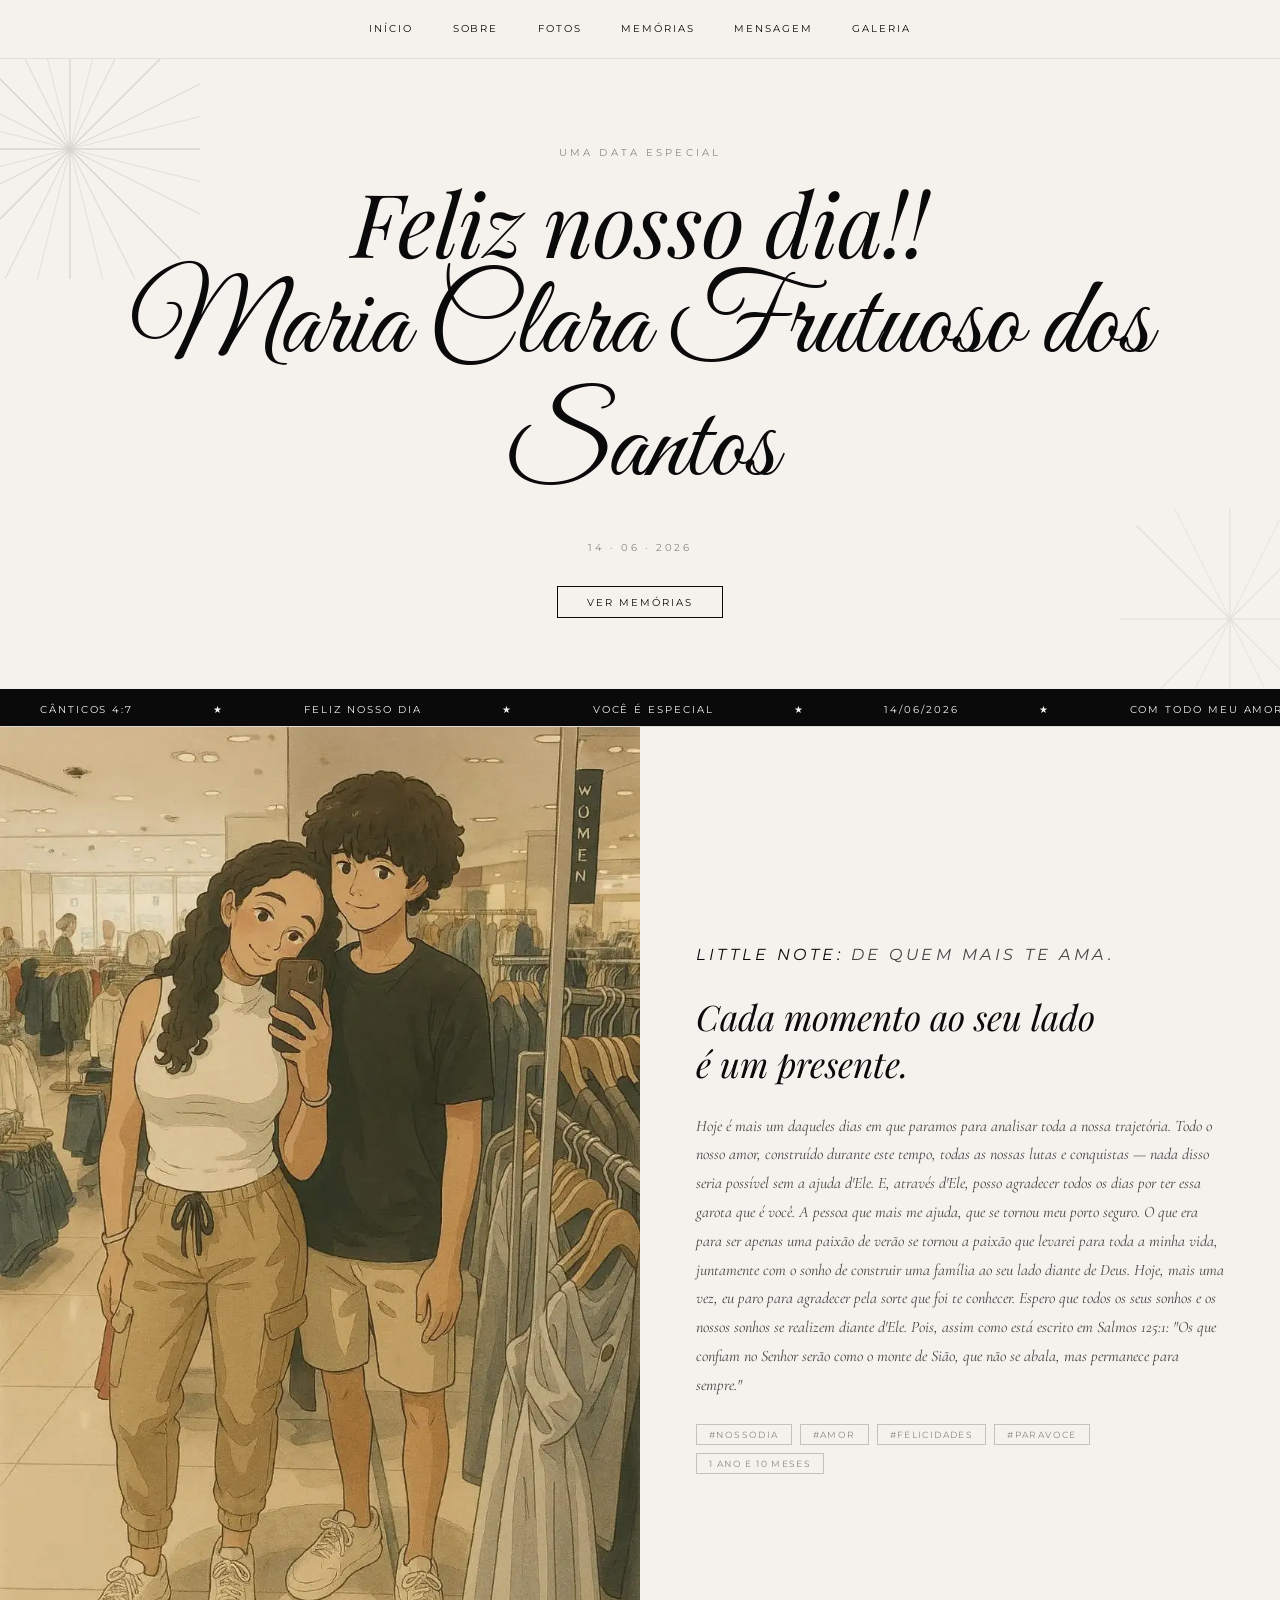
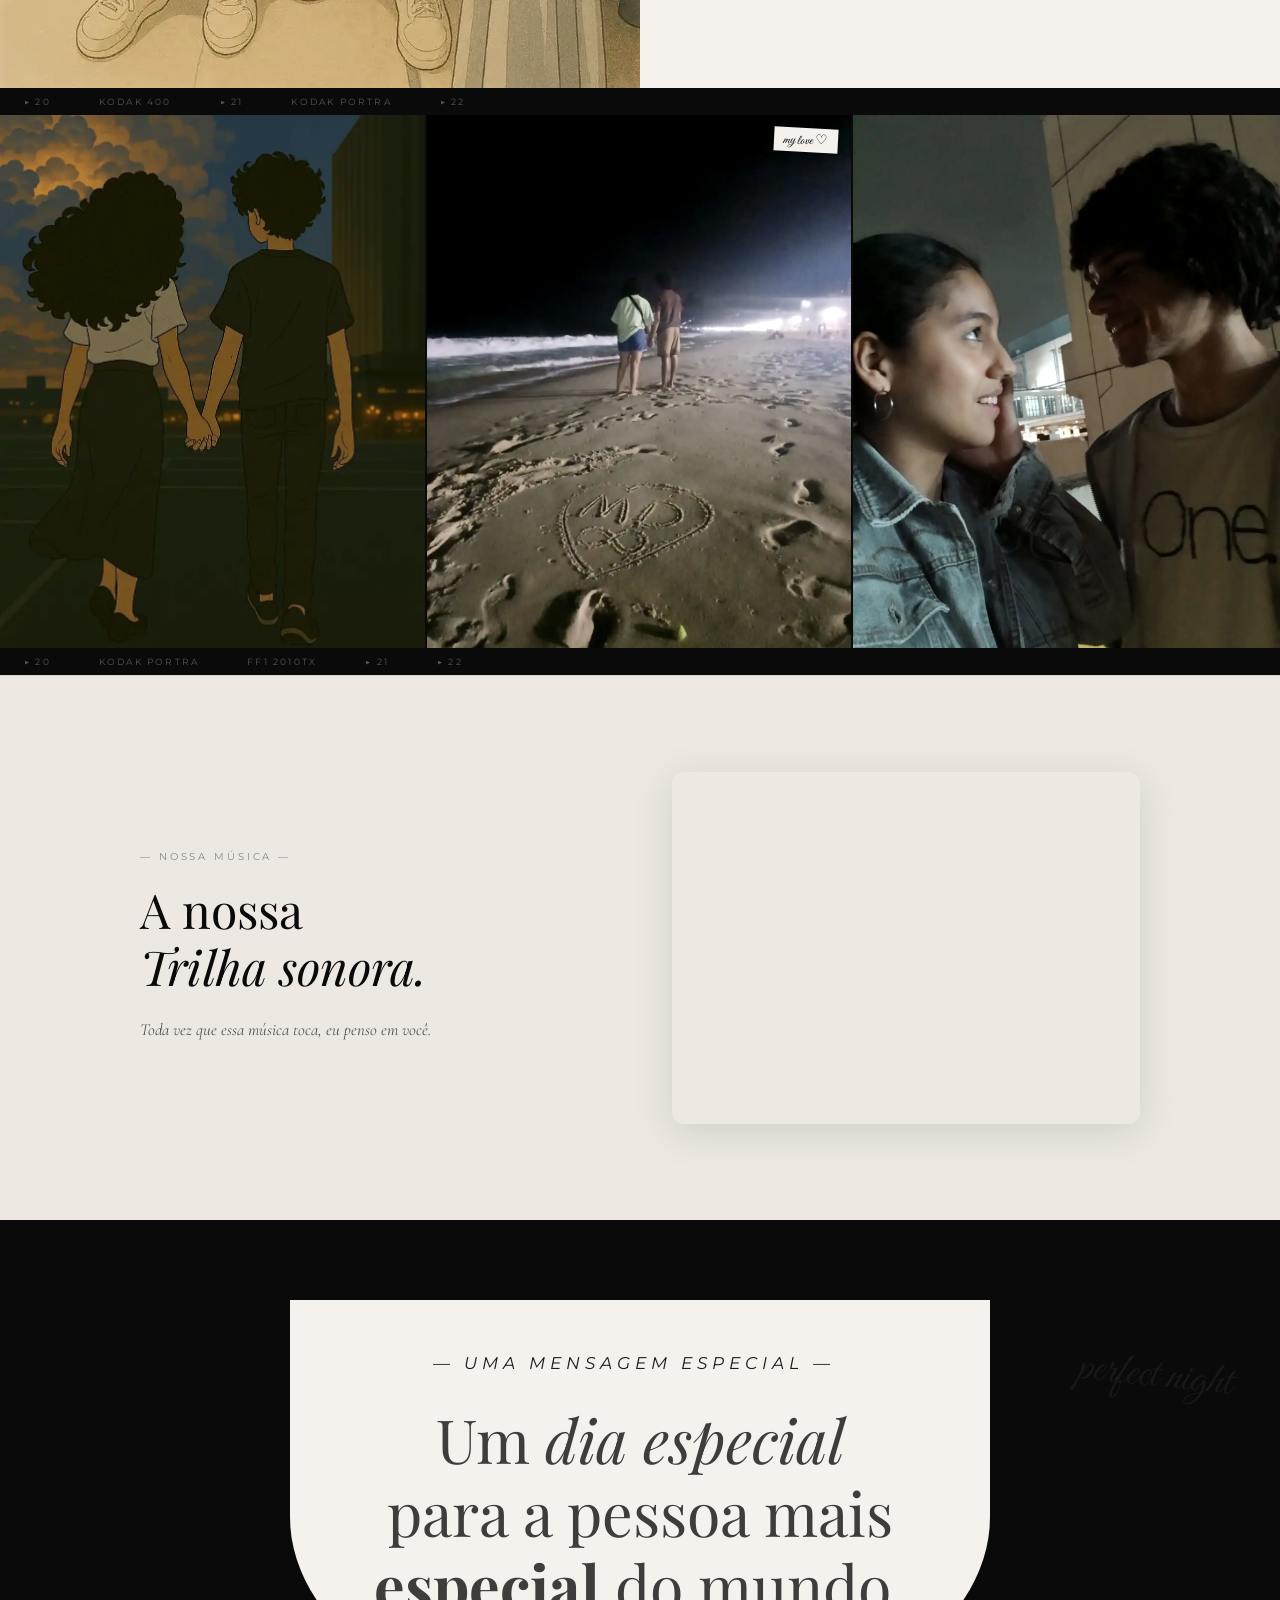
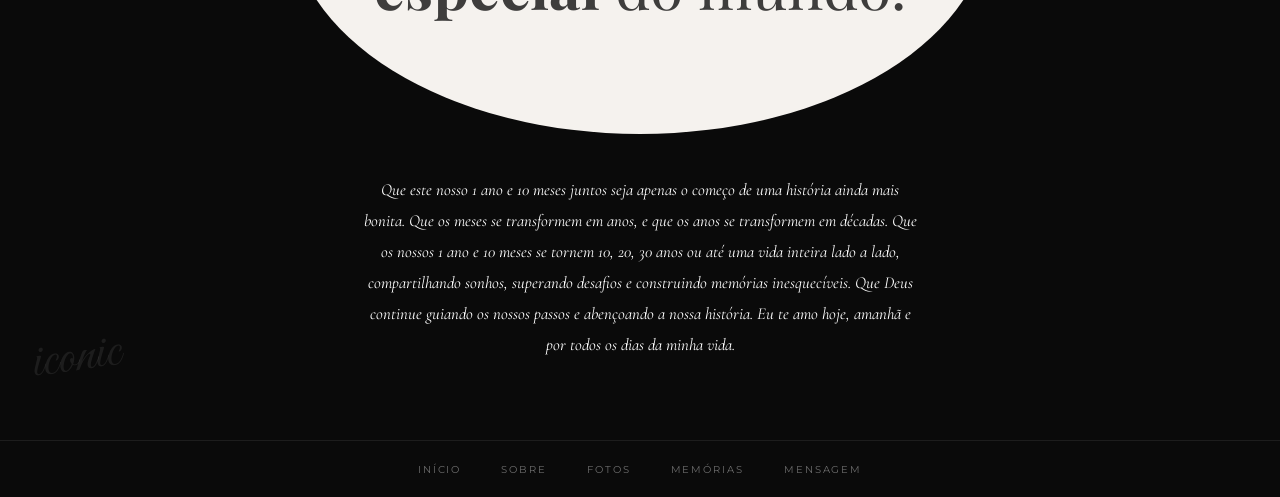
==== index.html @ a91e3291 "Tcharam" ====
<!DOCTYPE html>
<html lang="pt-BR">
<head>
  <meta charset="UTF-8" />
  <meta name="viewport" content="width=device-width, initial-scale=1.0"/>
  <title>Happy Day...</title>

  <!-- Fontes -->
  <link rel="preconnect" href="https://fonts.googleapis.com">
  <link href="https://fonts.googleapis.com/css2?family=Playfair+Display:ital,wght@0,400;0,700;1,400&family=Great+Vibes&family=Cormorant+Garamond:ital,wght@0,300;0,400;1,300;1,400&family=Montserrat:wght@300;400;500&display=swap" rel="stylesheet">

  <!-- Estilos -->
  <link rel="stylesheet" href="style.css">
</head>
<body>

  <!-- ══ NAV ══════════════════════════════ -->
  <nav>
    <a href="#inicio">Início</a>
    <a href="#sobre">Sobre</a>
    <a href="#galeria">Fotos</a>
    <a href="#memorias">Memórias</a>
    <a href="#mensagem">Mensagem</a>
    <a href="/fotos.html">Galeria</a>
  </nav>


  <!-- ══ HERO ═════════════════════════════ -->
  <section class="hero" id="inicio">

    <!-- Decoração: raios de sol (starburst) -->
    <svg class="hero-starburst" viewBox="0 0 200 200" fill="none" xmlns="http://www.w3.org/2000/svg">
      <line x1="100" y1="0"   x2="100" y2="200" stroke="black" stroke-width="1"/>
      <line x1="0"   y1="100" x2="200" y2="100" stroke="black" stroke-width="1"/>
      <line x1="15"  y1="15"  x2="185" y2="185" stroke="black" stroke-width="1"/>
      <line x1="185" y1="15"  x2="15"  y2="185" stroke="black" stroke-width="1"/>
      <line x1="50"  y1="0"   x2="150" y2="200" stroke="black" stroke-width=".7"/>
      <line x1="150" y1="0"   x2="50"  y2="200" stroke="black" stroke-width=".7"/>
      <line x1="0"   y1="50"  x2="200" y2="150" stroke="black" stroke-width=".7"/>
      <line x1="0"   y1="150" x2="200" y2="50"  stroke="black" stroke-width=".7"/>
      <line x1="75"  y1="0"   x2="125" y2="200" stroke="black" stroke-width=".5"/>
      <line x1="125" y1="0"   x2="75"  y2="200" stroke="black" stroke-width=".5"/>
      <line x1="0"   y1="75"  x2="200" y2="125" stroke="black" stroke-width=".5"/>
      <line x1="0"   y1="125" x2="200" y2="75"  stroke="black" stroke-width=".5"/>
    </svg>

    <svg class="hero-starburst-right" viewBox="0 0 200 200" fill="none" xmlns="http://www.w3.org/2000/svg">
      <line x1="100" y1="0"   x2="100" y2="200" stroke="black" stroke-width="1"/>
      <line x1="0"   y1="100" x2="200" y2="100" stroke="black" stroke-width="1"/>
      <line x1="15"  y1="15"  x2="185" y2="185" stroke="black" stroke-width="1"/>
      <line x1="185" y1="15"  x2="15"  y2="185" stroke="black" stroke-width="1"/>
      <line x1="50"  y1="0"   x2="150" y2="200" stroke="black" stroke-width=".7"/>
      <line x1="150" y1="0"   x2="50"  y2="200" stroke="black" stroke-width=".7"/>
    </svg>

    <div class="hero-content">
      <p class="hero-subtitle fade-up">uma data especial</p>
      <span class="hero-happy fade-up" style="transition-delay: .1s">Feliz nosso dia!!</span>
      <span class="hero-name  fade-up" style="transition-delay: .25s" id="hero-name">Maria Clara Frutuoso dos Santos</span>
      <p class="hero-date     fade-up" style="transition-delay: .4s"  id="hero-date">14 · 06 · 2026</p>
      <a href="#galeria" class="hero-btn fade-up" style="transition-delay: .5s">Ver Memórias</a>
    </div>

  </section>


  <!-- ══ TICKER ════════════════════════════ -->
  <div class="ticker-wrap">
    <div class="ticker-track" id="ticker">
    </div>
  </div>


  <!-- ══ FEATURE (nota + foto) ════════════ -->
  <section class="feature" id="sobre">

    <div class="feature-img">
      <img src="image/Foto01.webp" alt="foto destaque">
    </div>

    <div class="feature-text">
      <p class="feature-label"><em>Little Note:</em> de quem mais te ama.</p>
      <h2 id="feature-title">Cada momento ao seu lado<br>é um presente.</h2>
      <p id="feature-body">
        Hoje é o seu dia, e eu queria que você soubesse o quanto você é amada.
      </p>
      <div class="tags" id="tags">
      </div>
    </div>

  </section>


  <!-- ══ FILMSTRIP GALLERY ════════════════ -->
  <div class="filmstrip" id="galeria">

    <div class="filmstrip-label">
      <span>▶ 20</span>
      <span>KODAK 400</span>
      <span>▶ 21</span>
      <span>KODAK PORTRA</span>
      <span>▶ 22</span>
    </div>

    <div class="filmstrip-grid">
      <div class="film-cell">
        <img src="image/Foto02.webp" alt="foto destaque">
      </div>

      <!-- CÉLULA 2 -->
      <div class="film-cell">
        <img src="image/Foto05.webp" alt="foto destaque">
        <div class="film-sticker">my love ♡</div>
      </div>

      <!-- CÉLULA 3 -->
      <div class="film-cell">
        <img src="image/Foto04.webp" alt="foto destaque">
      </div>

    </div><!-- /filmstrip-grid -->

    <div class="filmstrip-label-bottom">
      <span>▶ 20</span>
      <span>KODAK PORTRA</span>
      <span>FF1 2010TX</span>
      <span>▶ 21</span>
      <span>▶ 22</span>
    </div>

  </div><!-- /filmstrip -->


  <!-- ══ MUSIC ════════════════════════════ -->
  <section class="music-section" id="memorias">
    <div class="music-inner">

      <div class="music-text">
        <p class="music-label">— nossa música —</p>
        <h2 class="music-title">A nossa<br><em>Trilha sonora.</em></h2>
        <p class="music-body">
          Toda vez que essa música toca, eu penso em você.
        </p>
      </div>

      <div class="music-player">
        <iframe
          id="spotify-player"
          src="https://open.spotify.com/embed/track/2plbrEY59IikOBgBGLjaoe?si=ojZEU_enQ2-y54vm6IfKGw&theme=0"
          width="100%"
          height="352"
          frameborder="0"
          allowfullscreen
          allow="autoplay; clipboard-write; encrypted-media; fullscreen; picture-in-picture"
          loading="lazy"
        ></iframe>
      </div>

    </div>
  </section>


  <!-- ══ CLOSING ═══════════════════════════ -->
<section class="closing" id="mensagem">
  <div class="closing-scribble">iconic</div>
  <div class="closing-scribble2">perfect night</div>

  <div class="closing-balloon">
    <p class="closing-decor fade-up">— uma mensagem especial —</p>
    <h2 class="fade-up" style="transition-delay: .1s">
      Um <em>dia especial</em><br>
      para a pessoa mais<br>
      <strong>especial</strong> do mundo.
    </h2>
  </div>

  <p class="fade-up" style="transition-delay: .25s" id="closing-text">
    Que este não seja o último aniversário que a gente celebra juntos.
  </p>
</section>


  <!-- ══ FOOTER ════════════════════════════ -->
  <footer>
    <a href="#inicio">Início</a>
    <a href="#sobre">Sobre</a>
    <a href="#galeria">Fotos</a>
    <a href="#memorias">Memórias</a>
    <a href="#mensagem">Mensagem</a>
  </footer>


  <!-- Script -->
  <script src="script.js"></script>
</body>
</html>
---- style.css ----
/* ════════════════════════════════════════
   VARIÁVEIS GLOBAIS
════════════════════════════════════════ */
:root {
  --black:  #0a0a0a;
  --white:  #f5f2ee;
  --cream:  #ede9e2;
  --accent: #c8a97e;
  --gray:   #888;
}

/* ════════════════════════════════════════
   RESET & BASE
════════════════════════════════════════ */
*, *::before, *::after {
  box-sizing: border-box;
  margin: 0;
  padding: 0;
}

html { scroll-behavior: smooth; }

body {
  background: var(--white);
  color: var(--black);
  font-family: 'Cormorant Garamond', serif;
  overflow-x: hidden;
}

/* ════════════════════════════════════════
   NAV
════════════════════════════════════════ */
nav {
  display: flex;
  justify-content: center;
  gap: 2.5rem;
  padding: 1.4rem 2rem;
  background: var(--white);
  position: sticky;
  top: 0;
  z-index: 100;
  border-bottom: 1px solid rgba(0, 0, 0, 0.08);
}

nav a {
  font-family: 'Montserrat', sans-serif;
  font-size: .65rem;
  letter-spacing: .18em;
  text-transform: uppercase;
  text-decoration: none;
  color: var(--black);
  transition: color .2s;
}

nav a:hover { color: var(--accent); }

/* ════════════════════════════════════════
   HERO
════════════════════════════════════════ */
.hero {
  display: grid;
  place-items: center;
  min-height: 70vh;
  padding: 4rem 2rem 3rem;
  position: relative;
  overflow: hidden;
  background: var(--white);
}

.hero-starburst {
  position: absolute;
  left: -60px;
  top: -40px;
  width: 260px;
  opacity: .12;
  pointer-events: none;
}

.hero-starburst-right {
  position: absolute;
  right: -60px;
  bottom: -40px;
  width: 220px;
  opacity: .08;
  transform: rotate(180deg);
  pointer-events: none;
}

.hero-content {
  text-align: center;
  position: relative;
  z-index: 1;
}

.hero-subtitle {
  font-family: 'Montserrat', sans-serif;
  font-size: .65rem;
  letter-spacing: .3em;
  text-transform: uppercase;
  color: var(--gray);
  margin-bottom: 1.2rem;
}

.hero-happy {
  font-family: 'Playfair Display', serif;
  font-size: clamp(2.8rem, 7vw, 5.5rem);
  font-weight: 400;
  font-style: italic;
  line-height: 1;
  letter-spacing: -.01em;
  display: block;
}

.hero-name {
  font-family: 'Great Vibes', cursive;
  font-size: clamp(3.5rem, 9vw, 7rem);
  line-height: 1.1;
  display: block;
  color: var(--black);
}

.hero-date {
  margin-top: 1.8rem;
  font-family: 'Montserrat', sans-serif;
  font-size: .65rem;
  letter-spacing: .25em;
  text-transform: uppercase;
  color: var(--gray);
}

.hero-btn {
  display: inline-block;
  margin-top: 2rem;
  padding: .55rem 1.8rem;
  border: 1px solid var(--black);
  font-family: 'Montserrat', sans-serif;
  font-size: .62rem;
  letter-spacing: .2em;
  text-transform: uppercase;
  text-decoration: none;
  color: var(--black);
  transition: background .25s, color .25s;
}

.hero-btn:hover {
  background: var(--black);
  color: var(--white);
}

/* ════════════════════════════════════════
   TICKER
════════════════════════════════════════ */
.ticker-wrap {
  background: var(--black);
  color: var(--white);
  overflow: hidden;
  padding: .55rem 0;
  white-space: nowrap;
}

.ticker-track {
  display: inline-flex;
  animation: ticker 18s linear infinite;
}

.ticker-track span {
  font-family: 'Montserrat', sans-serif;
  font-size: .6rem;
  letter-spacing: .2em;
  text-transform: uppercase;
  padding: 0 2.5rem;
}

@keyframes ticker {
  from { transform: translateX(0); }
  to   { transform: translateX(-50%); }
}

/* ════════════════════════════════════════
   FEATURE (nota + foto destaque)
════════════════════════════════════════ */
.feature {
  display: grid;
  grid-template-columns: 1fr 1fr;
  min-height: 520px;
  border-top: 1px solid rgba(0, 0, 0, 0.1);
}

.feature-img {
  background: #ddd;
  overflow: hidden;
  position: relative;
}

.feature-img img {
  width: 100%;
  height: 100%;
  object-fit: cover;
  display: block;
  filter: grayscale(15%);
}

.feature-img .placeholder-img {
  width: 100%;
  height: 100%;
  min-height: 420px;
  background: linear-gradient(135deg, #d0c8be 0%, #b8b0a6 100%);
  display: flex;
  align-items: center;
  justify-content: center;
  flex-direction: column;
  gap: 1rem;
}

.feature-img .placeholder-img svg { opacity: .25; }

.feature-img .placeholder-img span {
  font-family: 'Montserrat', sans-serif;
  font-size: .6rem;
  letter-spacing: .2em;
  text-transform: uppercase;
  color: rgba(0, 0, 0, .4);
}

.feature-text {
  padding: 4rem 3.5rem;
  display: flex;
  flex-direction: column;
  justify-content: center;
  background: var(--white);
}

.feature-label {
  font-family: 'Montserrat', sans-serif;
  font-size: .6rem;
  letter-spacing: .22em;
  text-transform: uppercase;
  color: var(--gray);
  margin-bottom: 1.4rem;
}

.feature-label em {
  font-style: italic;
  color: var(--black);
}

.feature-text h2 {
  font-family: 'Playfair Display', serif;
  font-size: clamp(1.5rem, 3vw, 2.2rem);
  font-weight: 400;
  font-style: italic;
  line-height: 1.35;
  margin-bottom: 1.5rem;
}

.feature-text p {
  font-size: 1rem;
  line-height: 1.8;
  color: #444;
  font-style: italic;
}

.feature-text .tags {
  margin-top: 1.5rem;
  display: flex;
  flex-wrap: wrap;
  gap: .5rem;
}

.feature-text .tags span {
  font-family: 'Montserrat', sans-serif;
  font-size: .58rem;
  letter-spacing: .15em;
  text-transform: uppercase;
  border: 1px solid rgba(0, 0, 0, .2);
  padding: .25rem .75rem;
  color: var(--gray);
}

/* ════════════════════════════════════════
   FILMSTRIP GALLERY
════════════════════════════════════════ */
.filmstrip {
  background: var(--black);
  overflow: hidden;
}

.filmstrip-label,
.filmstrip-label-bottom {
  font-family: 'Montserrat', sans-serif;
  font-size: .55rem;
  letter-spacing: .25em;
  text-transform: uppercase;
  color: rgba(255, 255, 255, .3);
  padding: .5rem 1.5rem;
  display: flex;
  gap: 3rem;
}

.filmstrip-grid {
  display: grid;
  grid-template-columns: repeat(3, 1fr);
}

.film-cell {
  position: relative;
  aspect-ratio: 4 / 5;
  overflow: hidden;
  border-right: 2px solid var(--black);
}

.film-cell:last-child { border-right: none; }

.film-cell img {
  width: 100%;
  height: 100%;
  object-fit: cover;
  filter: contrast(1.05) saturate(.85);
  transition: transform .5s ease, filter .4s;
}

.film-cell:hover img {
  transform: scale(1.04);
  filter: contrast(1.1) saturate(1);
}

.film-cell .film-placeholder {
  width: 100%;
  height: 100%;
  background: linear-gradient(145deg, #1a1a1a, #2d2d2d);
  display: flex;
  align-items: center;
  justify-content: center;
  flex-direction: column;
  gap: .8rem;
}

.film-cell .film-placeholder svg { opacity: .2; }

.film-cell .film-placeholder span {
  font-family: 'Montserrat', sans-serif;
  font-size: .55rem;
  letter-spacing: .2em;
  text-transform: uppercase;
  color: rgba(255, 255, 255, .25);
}

.film-cell .film-label {
  position: absolute;
  bottom: 0; left: 0; right: 0;
  background: linear-gradient(transparent, rgba(0, 0, 0, .7));
  padding: 2rem .8rem .5rem;
}

.film-cell .film-label span {
  font-family: 'Montserrat', sans-serif;
  font-size: .5rem;
  letter-spacing: .18em;
  text-transform: uppercase;
  color: rgba(255, 255, 255, .5);
}

.film-cell .film-sticker {
  position: absolute;
  top: .8rem; right: .8rem;
  background: var(--white);
  font-family: 'Great Vibes', cursive;
  font-size: .85rem;
  padding: .2rem .6rem;
  transform: rotate(3deg);
  box-shadow: 1px 2px 6px rgba(0, 0, 0, .3);
  color: var(--black);
}

/* ════════════════════════════════════════
   MUSIC SECTION
════════════════════════════════════════ */
.music-section {
  background: var(--cream);
  padding: 6rem 2rem;
  border-top: 1px solid rgba(0, 0, 0, 0.08);
}

.music-inner {
  max-width: 1000px;
  margin: 0 auto;
  display: grid;
  grid-template-columns: 1fr 1fr;
  gap: 4rem;
  align-items: center;
}

.music-label {
  font-family: 'Montserrat', sans-serif;
  font-size: .6rem;
  letter-spacing: .3em;
  text-transform: uppercase;
  color: var(--gray);
  margin-bottom: 1.2rem;
}

.music-title {
  font-family: 'Playfair Display', serif;
  font-size: clamp(2rem, 4vw, 3rem);
  font-weight: 400;
  line-height: 1.2;
  margin-bottom: 1.2rem;
  color: var(--black);
}

.music-title em { font-style: italic; }

.music-body {
  font-family: 'Cormorant Garamond', serif;
  font-size: 1.05rem;
  line-height: 1.8;
  color: #555;
  font-style: italic;
}

.music-player {
  border-radius: 12px;
  overflow: hidden;
  box-shadow: 0 8px 40px rgba(0, 0, 0, 0.12);
}

.music-player iframe {
  display: block;
  border-radius: 12px;
}

/* ════════════════════════════════════════
   CLOSING
════════════════════════════════════════ */
.closing {
  background: var(--black);
  color: var(--white);
  min-height: 60vh;
  display: flex;
  flex-direction: column;
  align-items: center;
  justify-content: center;
  position: relative;
  overflow: hidden;
  padding: 5rem 2rem;
  text-align: center;
}

.closing-balloon {
  background: var(--white);
  color: var(--black);
  border-radius: 0 0 50% 50%;
  width: 80vw;
  max-width: 700px;
  padding: 3rem 4rem 5rem;
  text-align: center;
  position: relative;
  z-index: 1;
  margin-bottom: 2.5rem;
}

.closing-balloon .closing-decor {
  color: rgba(0, 0, 0, 0.89);
}

.closing-balloon h2 {
  color: var(--black);
}

.closing-scribble {
  position: absolute;
  left: 2rem; bottom: 3rem;
  font-family: 'Great Vibes', cursive;
  font-size: 3.5rem;
  color: rgba(255, 255, 255, .08);
  transform: rotate(-8deg);
  pointer-events: none;
}

.closing-scribble2 {
  position: absolute;
  right: 3rem; top: 8rem;
  font-family: 'Great Vibes', cursive;
  font-size: 2.8rem;
  color: rgba(255, 255, 255, .06);
  transform: rotate(6deg);
  pointer-events: none;
}

.closing-decor {
  font-family: 'Montserrat', sans-serif;
  font-size: .6rem;
  letter-spacing: .3em;
  text-transform: uppercase;
  color: rgba(255, 255, 255, .35);
  margin-bottom: 1.5rem;
}

.closing h2 {
  font-family: 'Playfair Display', serif;
  font-size: clamp(2rem, 5vw, 3.8rem);
  font-weight: 400;
  line-height: 1.2;
  margin-bottom: 2rem;
}

.closing h2 em   { font-style: italic; }
.closing h2 strong { font-weight: 700; }
.closing h2 {color: rgba(0, 0, 0, 0.75);}

.closing p {
  font-size: 1.05rem;
  line-height: 1.85;
  color: rgb(255, 255, 255);
  max-width: 560px;
  font-style: italic;
}


footer {
  background: var(--black);
  border-top: 1px solid rgba(255, 255, 255, .08);
  display: flex;
  justify-content: center;
  gap: 2.5rem;
  padding: 1.4rem;
}

footer a {
  font-family: 'Montserrat', sans-serif;
  font-size: .6rem;
  letter-spacing: .2em;
  text-transform: uppercase;
  text-decoration: none;
  color: rgba(255, 255, 255, .4);
  transition: color .2s;
}

footer a:hover { color: var(--white); }

/*
   ANIMAÇÕES
*/
.fade-up {
  opacity: 0;
  transform: translateY(28px);
  transition: opacity .8s ease, transform .8s ease;
}

.fade-up.visible {
  opacity: 1;
  transform: translateY(0);
}

/* 
   RESPONSIVO — TABLET (max 900px)
 */
@media (max-width: 900px) {
  .closing-balloon {
    width: 92vw;
    padding: 2.5rem 2.5rem 4rem;
  }
  .closing h2 { font-size: clamp(1.8rem, 4vw, 3rem); }
}

/* 
   RESPONSIVO — MOBILE (max 700px)
*/
@media (max-width: 700px) {

  /* NAV */
  nav {
    gap: .8rem 1.2rem;
    flex-wrap: wrap;
    justify-content: center;
    padding: 1rem;
  }
  nav a { font-size: .58rem; }

  /* HERO */
  .hero { padding: 3rem 1.5rem 2.5rem; min-height: 60vh; }
  .hero-starburst       { width: 160px; left: -40px; top: -20px; }
  .hero-starburst-right { width: 130px; right: -30px; }
  .hero-btn { margin-top: 1.5rem; }

  /* MUSIC */
  .music-inner {
    grid-template-columns: 1fr;
    gap: 2rem;
    text-align: center;
  }

  .music-player iframe { height: 200px; }

  /* FEATURE */
  .feature { grid-template-columns: 1fr; }
  .feature-img { min-height: 300px; max-height: 420px; }
  .feature-text { padding: 2rem 1.5rem; }
  .feature-text h2 { font-size: 1.5rem; }

  /* FILMSTRIP — 3 fotos em coluna única, sem corte */
  .filmstrip-grid { grid-template-columns: 1fr; }

  .film-cell {
    aspect-ratio: unset;
    height: 280px;
    border-right: none;
    border-bottom: 2px solid var(--black);
  }

  .film-cell:last-child { border-bottom: none; }

  /* garante que todas as 3 células apareçam */
  .film-cell:nth-child(2),
  .film-cell:nth-child(3) { display: block; }

  .filmstrip-label,
  .filmstrip-label-bottom { gap: 1.5rem; font-size: .48rem; }

  /* CLOSING */
  .closing { padding: 0 1rem 3rem; }

  .closing-balloon {
    width: 100vw;
    max-width: 100vw;
    border-radius: 0 0 50% 50%;
    padding: 2.5rem 1.8rem 4rem;
    margin-bottom: 2rem;
  }

  .closing h2 {
    font-size: clamp(1.6rem, 6vw, 2.5rem);
    margin-bottom: 1.2rem;
  }

  .closing p { font-size: .95rem; padding: 0 .5rem; }

  .closing-scribble  { font-size: 2.2rem; left: 1rem; bottom: 1.5rem; }
  .closing-scribble2 { font-size: 1.8rem; right: 1rem; top: 5rem; }

  /* FOOTER */
  footer { flex-wrap: wrap; gap: .8rem 1.5rem; padding: 1.2rem 1rem; }
  footer a { font-size: .55rem; }
}
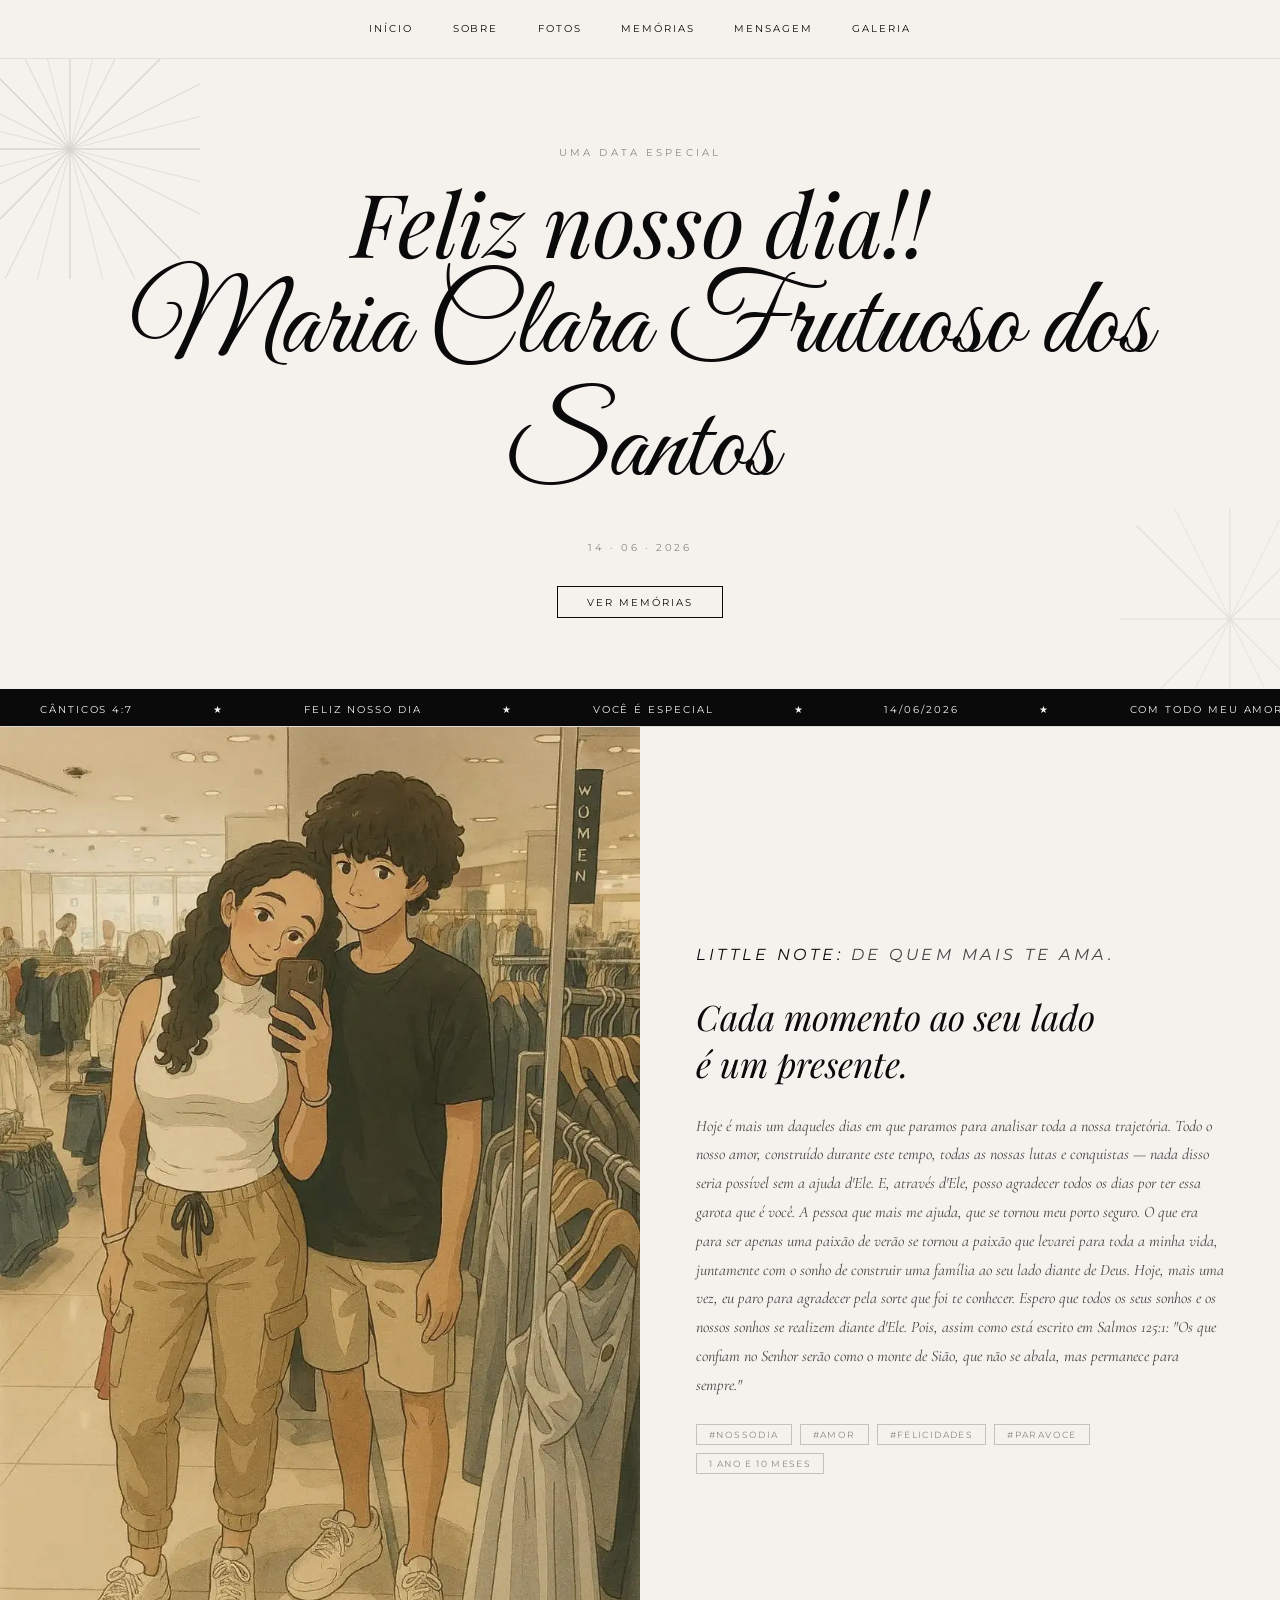
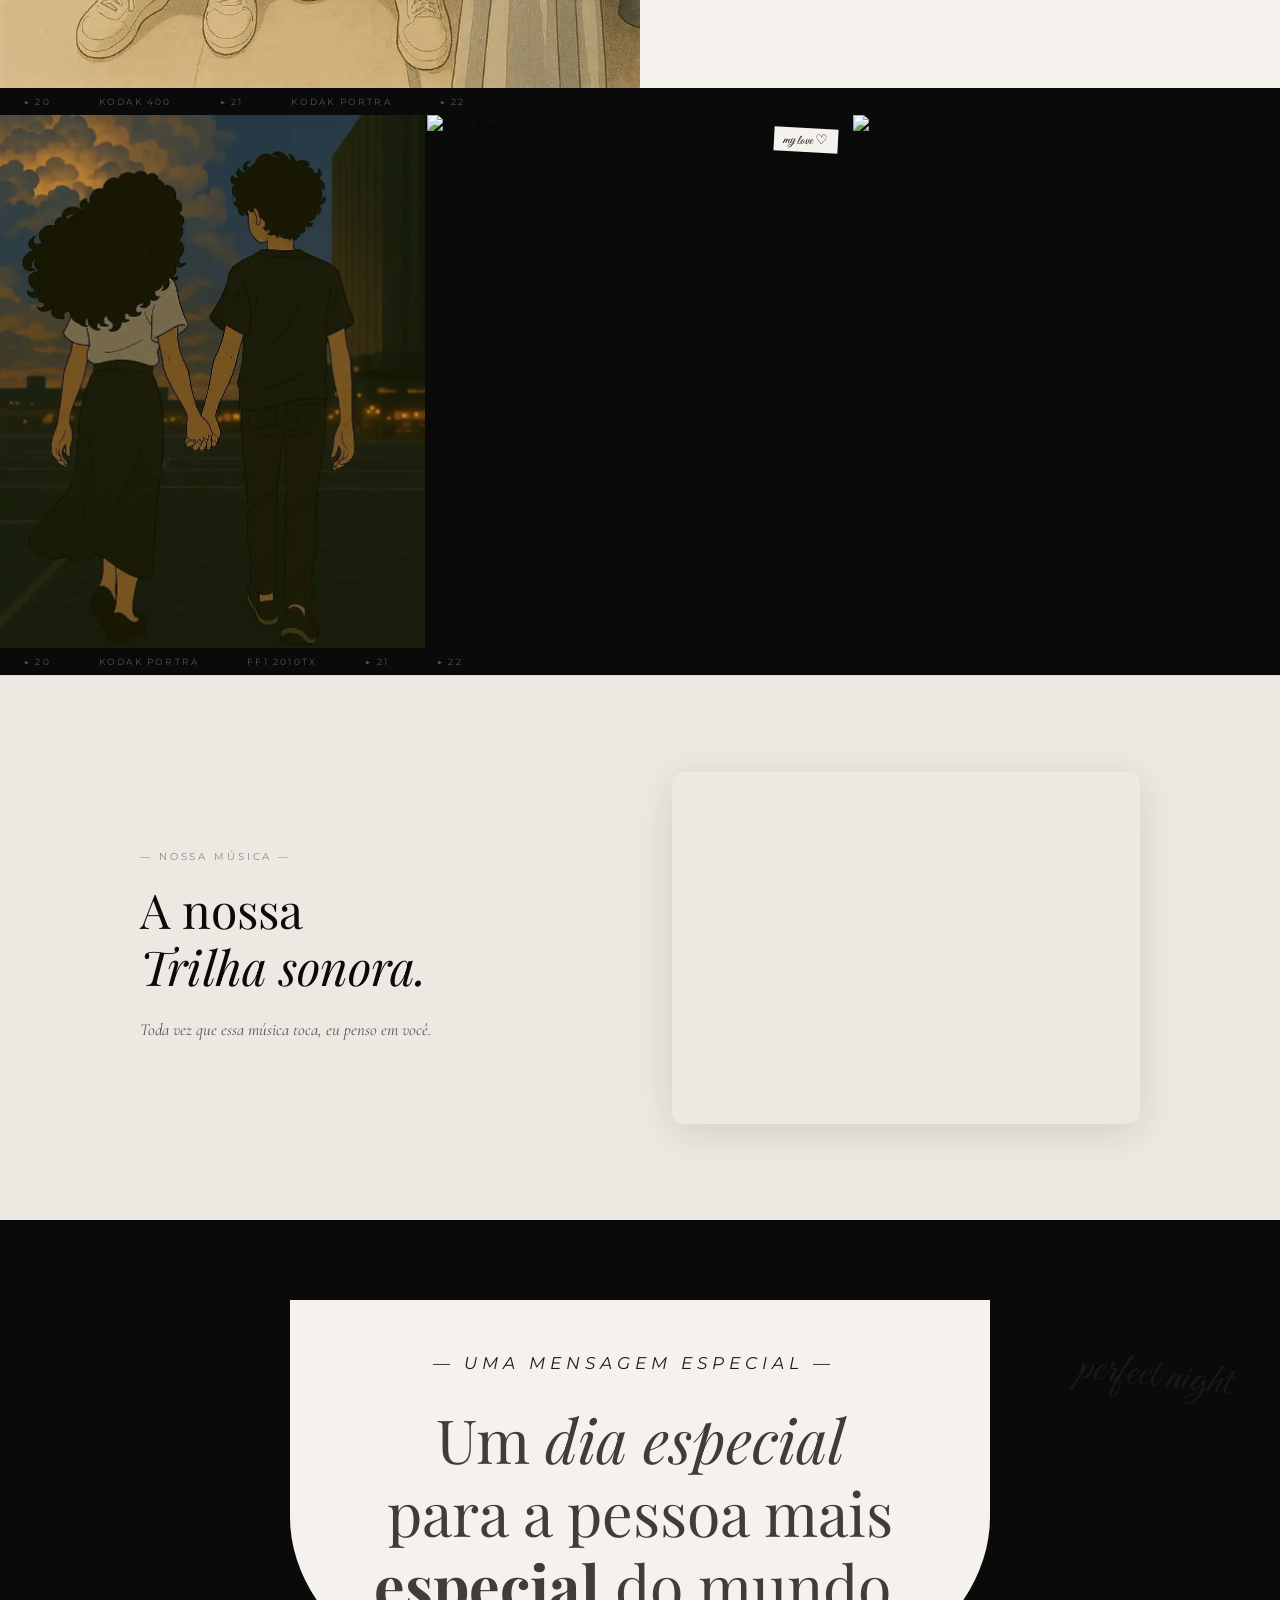
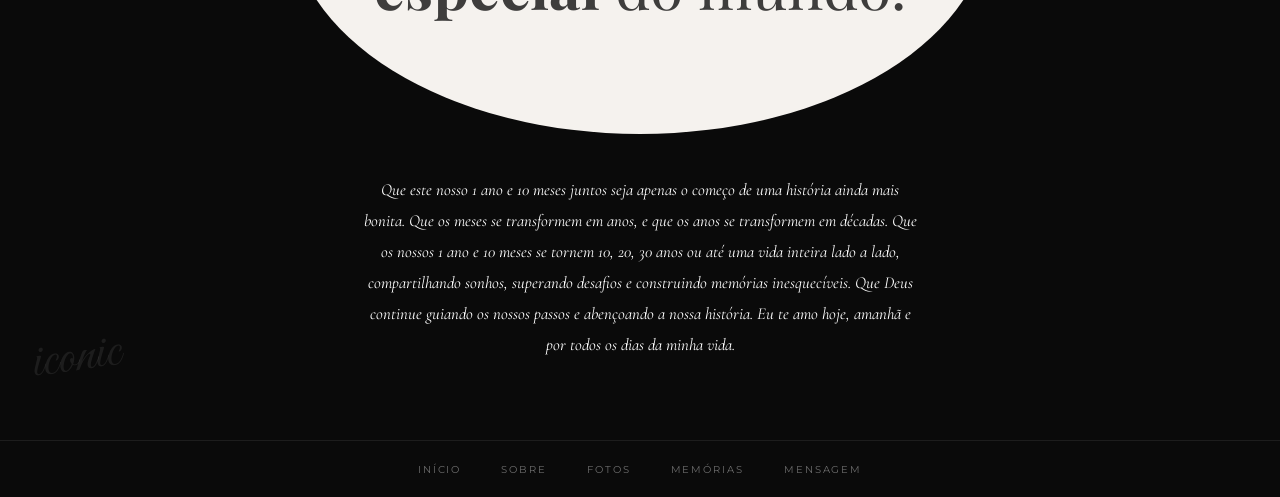
==== commit 1e7df9eb: "Test" ====
--- a/index.html
+++ b/index.html
@@ -109,13 +109,13 @@
 
       <!-- CÉLULA 2 -->
       <div class="film-cell">
-        <img src="image/Foto05.webp" alt="foto destaque">
+        <img src="image/Foto.webp" alt="foto destaque">
         <div class="film-sticker">my love ♡</div>
       </div>
 
       <!-- CÉLULA 3 -->
       <div class="film-cell">
-        <img src="image/Foto04.webp" alt="foto destaque">
+        <img src="image/Foto.webp" alt="foto destaque">
       </div>
 
     </div><!-- /filmstrip-grid -->
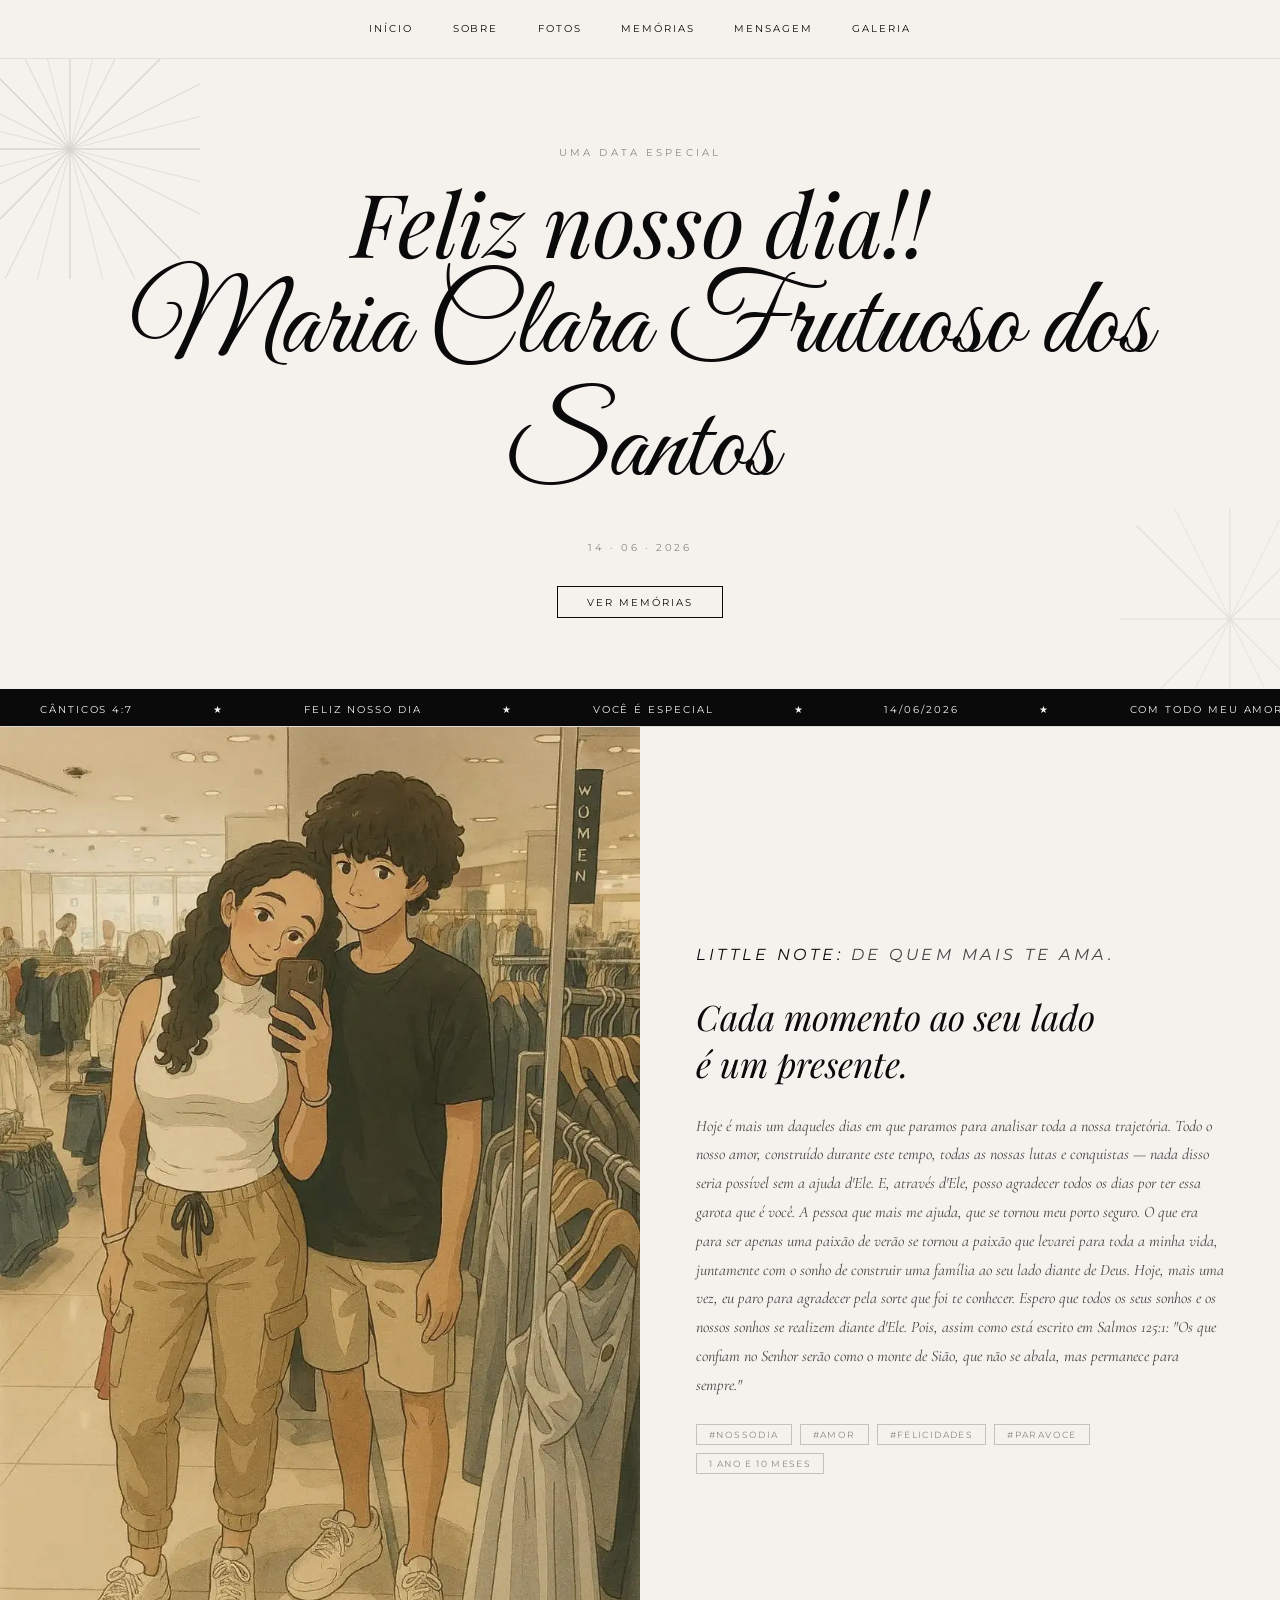
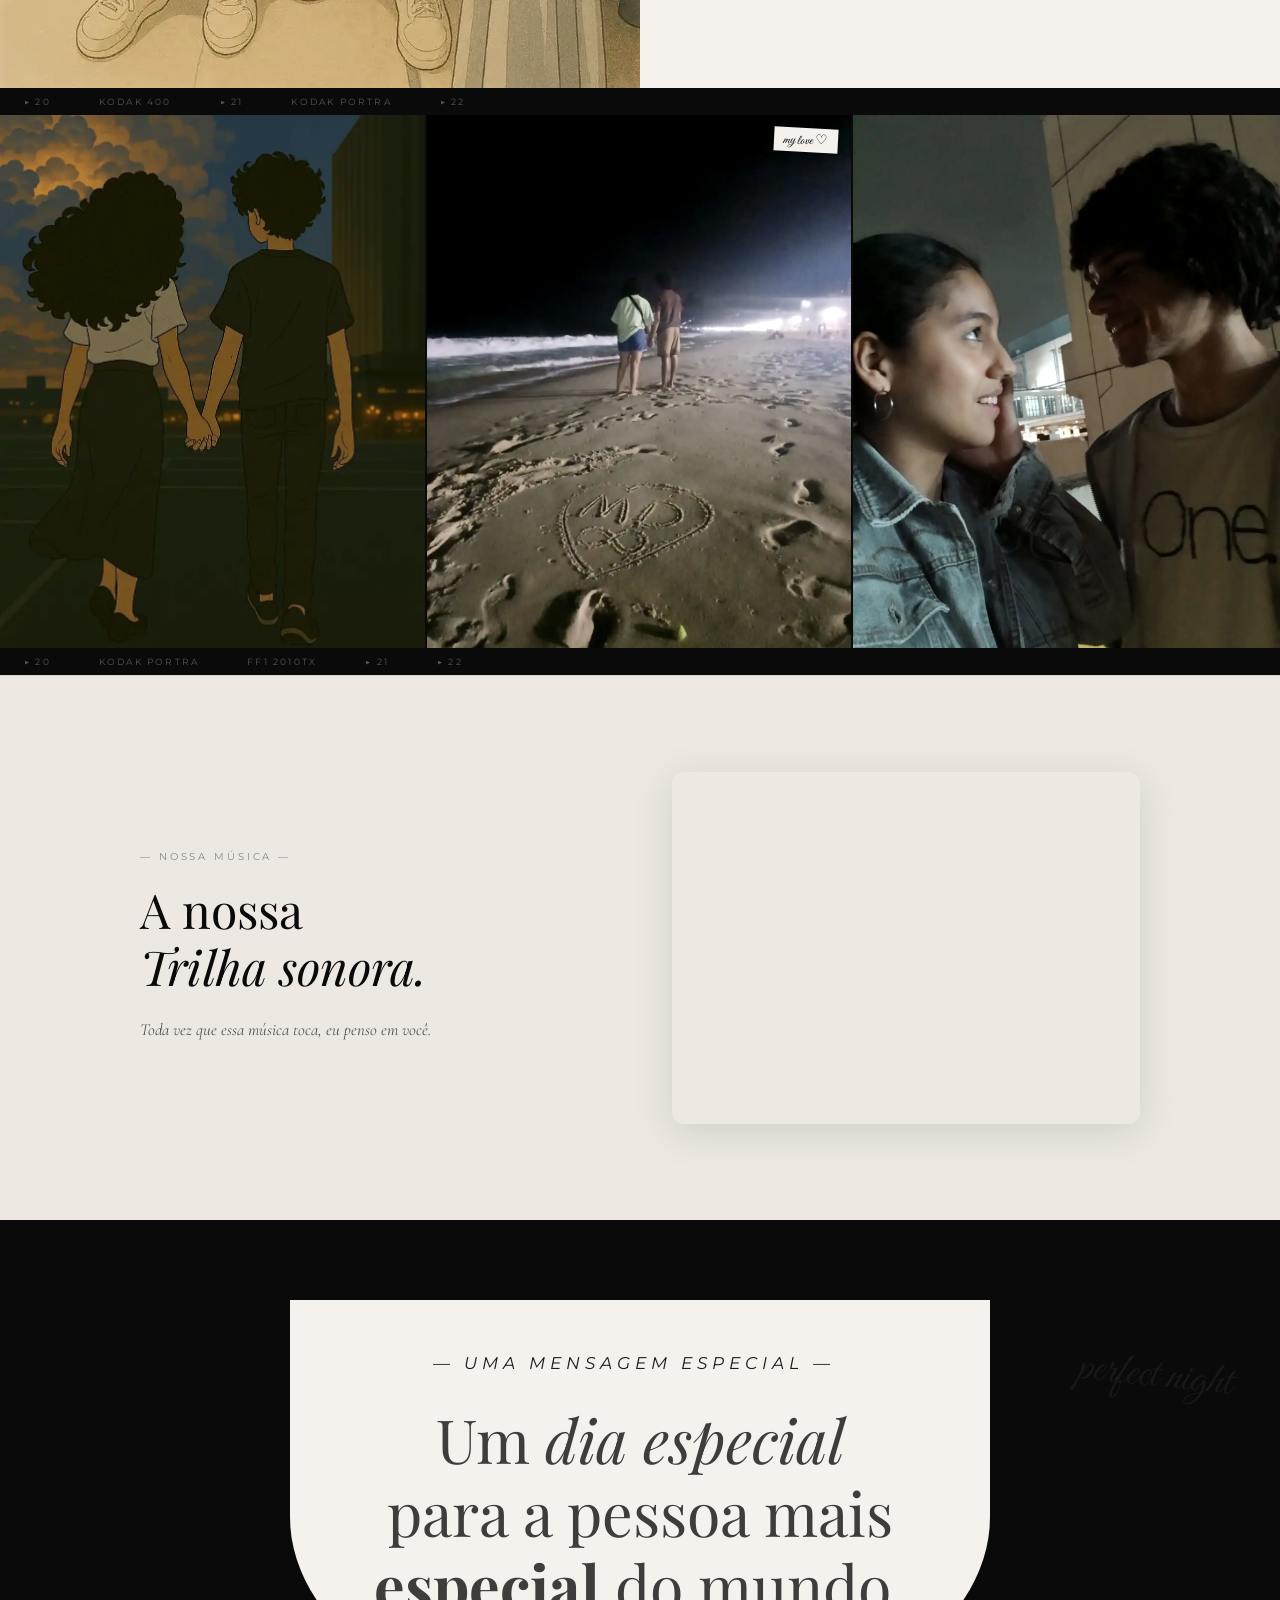
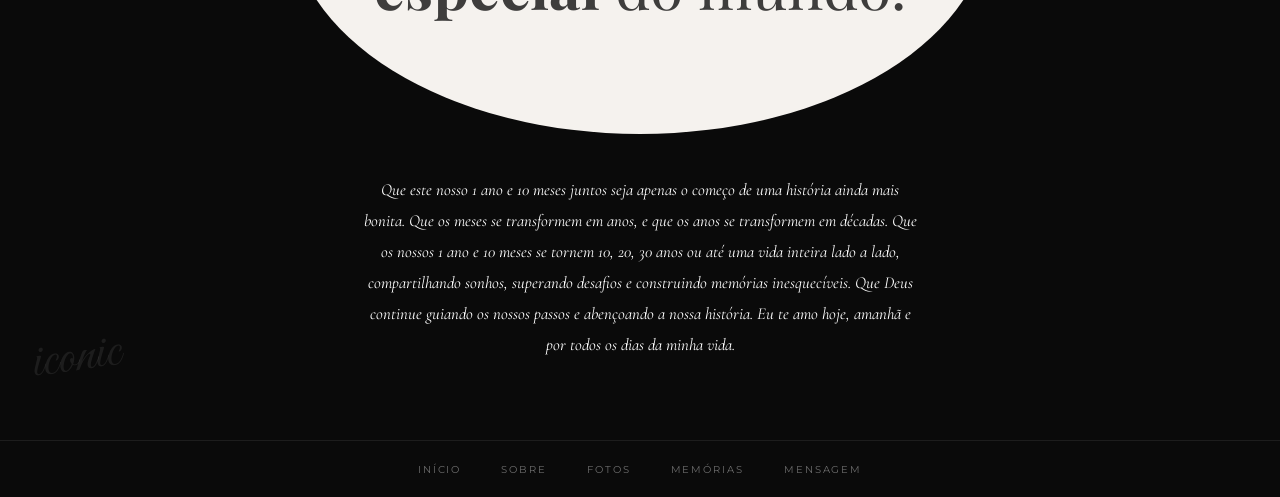
==== commit c5167cb7: "Hmmm, what is this?" ====
--- a/index.html
+++ b/index.html
@@ -109,13 +109,13 @@
 
       <!-- CÉLULA 2 -->
       <div class="film-cell">
-        <img src="image/Foto.webp" alt="foto destaque">
+        <img src="image/Foto05.webp" alt="foto destaque">
         <div class="film-sticker">my love ♡</div>
       </div>
 
       <!-- CÉLULA 3 -->
       <div class="film-cell">
-        <img src="image/Foto.webp" alt="foto destaque">
+        <img src="image/Foto04.webp" alt="foto destaque">
       </div>
 
     </div><!-- /filmstrip-grid -->
